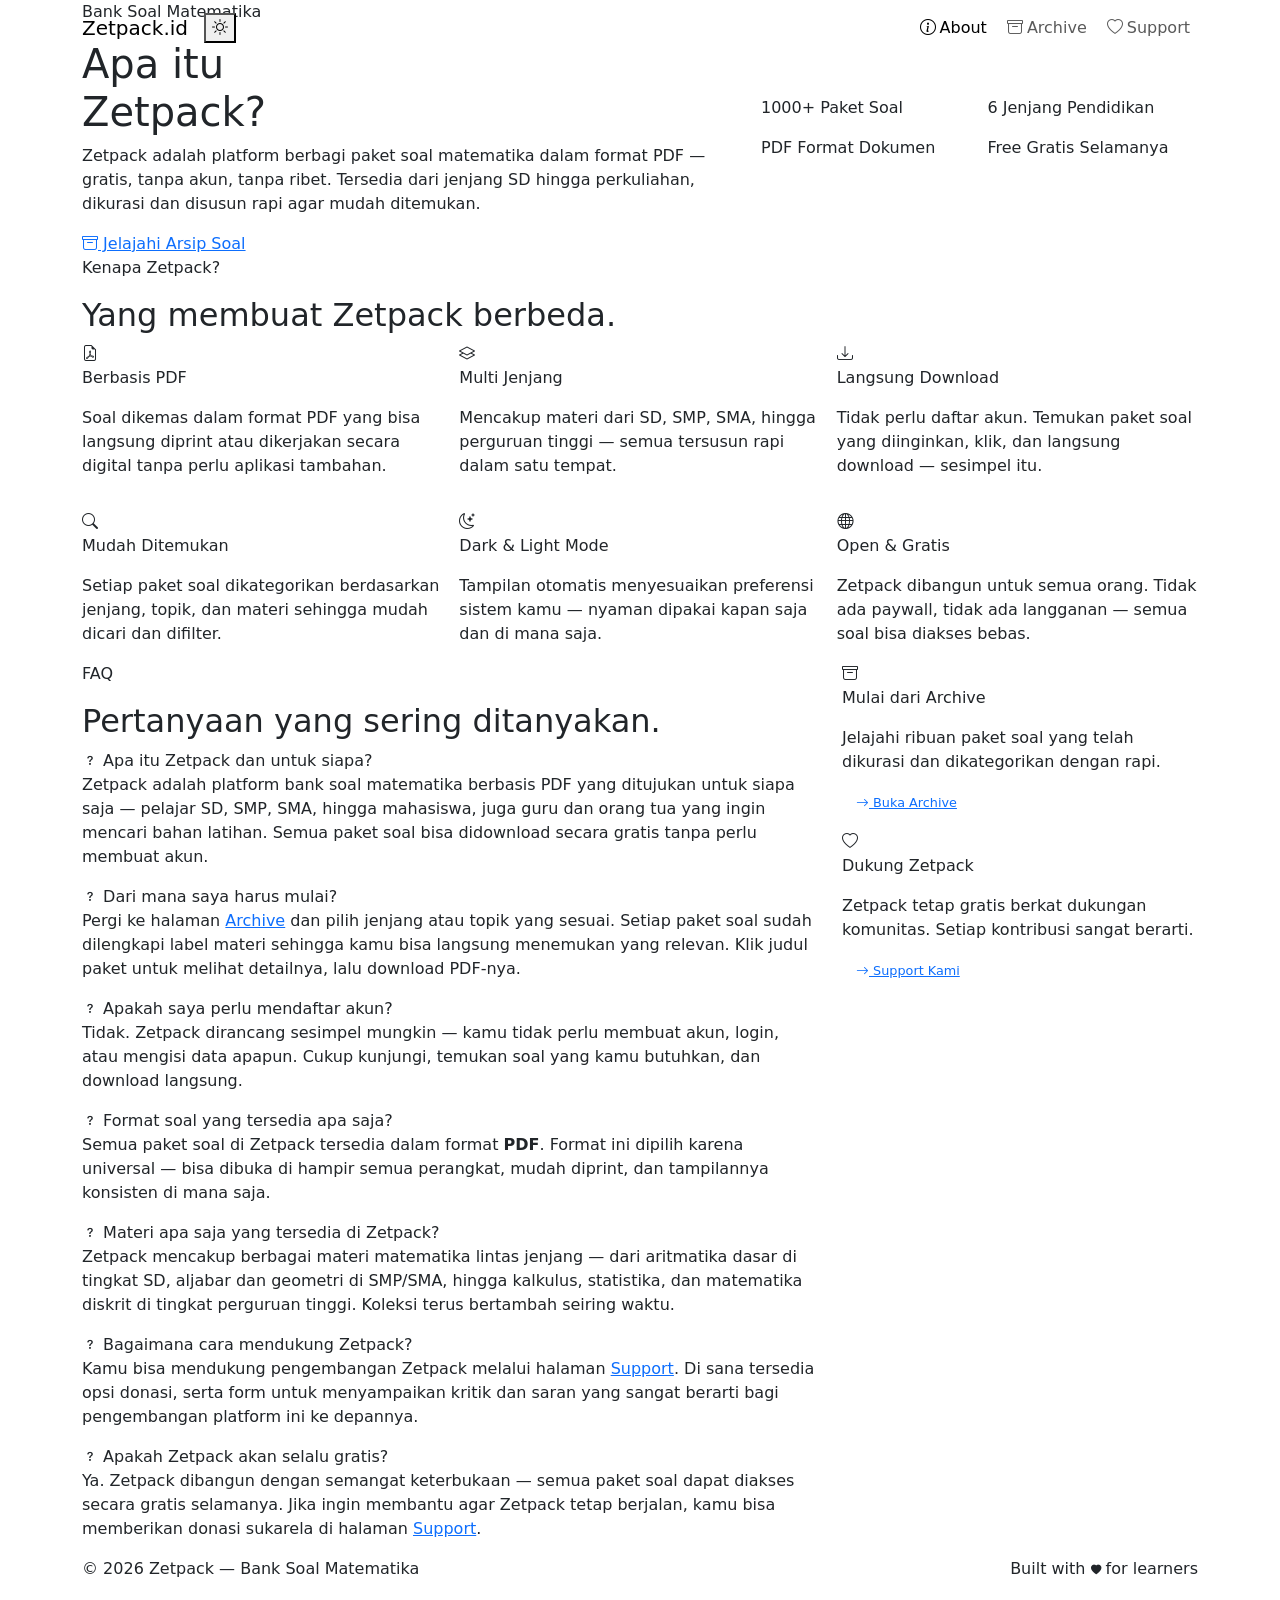
==== index.html @ 51a72e9e "create support page" ====
<!DOCTYPE html>
<html lang="id" data-bs-theme="auto">
<head>
  <meta charset="UTF-8" />
  <meta name="viewport" content="width=device-width, initial-scale=1.0" />
  <title>Zetpack — About</title>

  <!-- Google Fonts -->
  <link rel="preconnect" href="https://fonts.googleapis.com" />
  <link rel="preconnect" href="https://fonts.gstatic.com" crossorigin />
  <link href="https://fonts.googleapis.com/css2?family=Inter:wght@400;500;600&family=JetBrains+Mono:wght@400;600;700&display=swap" rel="stylesheet" />

  <!-- Bootstrap 5 -->
  <link rel="stylesheet" href="lib/bootstrap-5.3.8-dist/css/bootstrap.min.css" />

  <!-- Bootstrap Icons -->
  <link rel="stylesheet" href="assets/icons/bootstrap-icons-1.13.1/bootstrap-icons.min.css" />

  <!-- Global CSS -->
  <link rel="stylesheet" href="css/global.css" />

  <!-- Page CSS -->
  <link rel="stylesheet" href="css/index.css" />
</head>
<body>

  <!-- ════════════════════════════ NAVBAR ════════════════════════════ -->
  <nav class="navbar navbar-expand-md navbar-zetpack fixed-top">
    <div class="container">
      <!-- Brand -->
      <a class="navbar-brand navbar-brand-text" href="index.html">
        Zetpack<span>.id</span>
      </a>

      <div class="d-flex align-items-center gap-2 ms-auto">
        <!-- Theme Toggle -->
        <button class="theme-toggle" id="themeToggle" title="Toggle theme">
          <i class="bi bi-sun" id="themeIcon"></i>
        </button>

        <!-- Hamburger -->
        <button class="navbar-toggler border-0" type="button" data-bs-toggle="collapse" data-bs-target="#navMenu">
          <i class="bi bi-list fs-5" style="color: var(--text-primary);"></i>
        </button>
      </div>

      <!-- Nav Links -->
      <div class="collapse navbar-collapse" id="navMenu">
        <ul class="navbar-nav ms-auto align-items-md-center gap-1">
          <li class="nav-item">
            <a class="nav-link nav-link-zetpack active" href="index.html">
              <i class="bi bi-info-circle me-1"></i>About
            </a>
          </li>
          <li class="nav-item">
            <a class="nav-link nav-link-zetpack" href="archieve.html">
              <i class="bi bi-archive me-1"></i>Archive
            </a>
          </li>
          <li class="nav-item">
            <a class="nav-link nav-link-zetpack" href="support.html">
              <i class="bi bi-heart me-1"></i>Support
            </a>
          </li>
        </ul>
      </div>
    </div>
  </nav>

  <!-- ════════════════════════════ HERO ════════════════════════════ -->
  <section class="hero-section">
    <div class="container">
      <div class="row align-items-center g-5">
        <div class="col-lg-7">
          <p class="hero-eyebrow">Bank Soal Matematika</p>
          <h1 class="hero-title">Apa itu<br/>Zetpack?</h1>
          <p class="hero-desc">
            Zetpack adalah platform berbagi paket soal matematika dalam format PDF — gratis, tanpa akun, tanpa ribet.
            Tersedia dari jenjang SD hingga perkuliahan, dikurasi dan disusun rapi agar mudah ditemukan.
          </p>
          <a href="archieve.html" class="hero-cta">
            <i class="bi bi-archive"></i> Jelajahi Arsip Soal
          </a>
        </div>
        <div class="col-lg-5">
          <div class="row g-3">
            <div class="col-6">
              <div class="hero-stat-box">
                <span class="hero-stat-number">1000+</span>
                <span class="hero-stat-label">Paket Soal</span>
              </div>
            </div>
            <div class="col-6">
              <div class="hero-stat-box">
                <span class="hero-stat-number">6</span>
                <span class="hero-stat-label">Jenjang Pendidikan</span>
              </div>
            </div>
            <div class="col-6">
              <div class="hero-stat-box">
                <span class="hero-stat-number">PDF</span>
                <span class="hero-stat-label">Format Dokumen</span>
              </div>
            </div>
            <div class="col-6">
              <div class="hero-stat-box">
                <span class="hero-stat-number">Free</span>
                <span class="hero-stat-label">Gratis Selamanya</span>
              </div>
            </div>
          </div>
        </div>
      </div>
    </div>
  </section>

  <!-- ════════════════════════════ FEATURES ════════════════════════════ -->
  <section class="feature-section">
    <div class="container">
      <p class="section-label">Kenapa Zetpack?</p>
      <h2 class="section-title">Yang membuat Zetpack berbeda.</h2>
      <div class="row g-3">
        <div class="col-md-4">
          <div class="feature-card">
            <div class="feature-icon"><i class="bi bi-file-earmark-pdf"></i></div>
            <p class="feature-title">Berbasis PDF</p>
            <p class="feature-desc">Soal dikemas dalam format PDF yang bisa langsung diprint atau dikerjakan secara digital tanpa perlu aplikasi tambahan.</p>
          </div>
        </div>
        <div class="col-md-4">
          <div class="feature-card">
            <div class="feature-icon"><i class="bi bi-layers"></i></div>
            <p class="feature-title">Multi Jenjang</p>
            <p class="feature-desc">Mencakup materi dari SD, SMP, SMA, hingga perguruan tinggi — semua tersusun rapi dalam satu tempat.</p>
          </div>
        </div>
        <div class="col-md-4">
          <div class="feature-card">
            <div class="feature-icon"><i class="bi bi-download"></i></div>
            <p class="feature-title">Langsung Download</p>
            <p class="feature-desc">Tidak perlu daftar akun. Temukan paket soal yang diinginkan, klik, dan langsung download — sesimpel itu.</p>
          </div>
        </div>
        <div class="col-md-4">
          <div class="feature-card">
            <div class="feature-icon"><i class="bi bi-search"></i></div>
            <p class="feature-title">Mudah Ditemukan</p>
            <p class="feature-desc">Setiap paket soal dikategorikan berdasarkan jenjang, topik, dan materi sehingga mudah dicari dan difilter.</p>
          </div>
        </div>
        <div class="col-md-4">
          <div class="feature-card">
            <div class="feature-icon"><i class="bi bi-moon-stars"></i></div>
            <p class="feature-title">Dark & Light Mode</p>
            <p class="feature-desc">Tampilan otomatis menyesuaikan preferensi sistem kamu — nyaman dipakai kapan saja dan di mana saja.</p>
          </div>
        </div>
        <div class="col-md-4">
          <div class="feature-card">
            <div class="feature-icon"><i class="bi bi-globe"></i></div>
            <p class="feature-title">Open & Gratis</p>
            <p class="feature-desc">Zetpack dibangun untuk semua orang. Tidak ada paywall, tidak ada langganan — semua soal bisa diakses bebas.</p>
          </div>
        </div>
      </div>
    </div>
  </section>

  <!-- ════════════════════════════ FAQ ════════════════════════════ -->
  <section class="faq-section">
    <div class="container">
      <div class="row">
        <div class="col-lg-8">
          <p class="section-label">FAQ</p>
          <h2 class="section-title">Pertanyaan yang sering ditanyakan.</h2>

          <div class="faq-item">
            <div class="faq-question">
              <span class="faq-icon"><i class="bi bi-question"></i></span>
              Apa itu Zetpack dan untuk siapa?
            </div>
            <p class="faq-answer">
              Zetpack adalah platform bank soal matematika berbasis PDF yang ditujukan untuk siapa saja — pelajar SD, SMP, SMA, hingga mahasiswa, juga guru dan orang tua yang ingin mencari bahan latihan. Semua paket soal bisa didownload secara gratis tanpa perlu membuat akun.
            </p>
          </div>

          <div class="faq-item">
            <div class="faq-question">
              <span class="faq-icon"><i class="bi bi-question"></i></span>
              Dari mana saya harus mulai?
            </div>
            <p class="faq-answer">
              Pergi ke halaman <a href="archieve.html">Archive</a> dan pilih jenjang atau topik yang sesuai. Setiap paket soal sudah dilengkapi label materi sehingga kamu bisa langsung menemukan yang relevan. Klik judul paket untuk melihat detailnya, lalu download PDF-nya.
            </p>
          </div>

          <div class="faq-item">
            <div class="faq-question">
              <span class="faq-icon"><i class="bi bi-question"></i></span>
              Apakah saya perlu mendaftar akun?
            </div>
            <p class="faq-answer">
              Tidak. Zetpack dirancang sesimpel mungkin — kamu tidak perlu membuat akun, login, atau mengisi data apapun. Cukup kunjungi, temukan soal yang kamu butuhkan, dan download langsung.
            </p>
          </div>

          <div class="faq-item">
            <div class="faq-question">
              <span class="faq-icon"><i class="bi bi-question"></i></span>
              Format soal yang tersedia apa saja?
            </div>
            <p class="faq-answer">
              Semua paket soal di Zetpack tersedia dalam format <strong>PDF</strong>. Format ini dipilih karena universal — bisa dibuka di hampir semua perangkat, mudah diprint, dan tampilannya konsisten di mana saja.
            </p>
          </div>

          <div class="faq-item">
            <div class="faq-question">
              <span class="faq-icon"><i class="bi bi-question"></i></span>
              Materi apa saja yang tersedia di Zetpack?
            </div>
            <p class="faq-answer">
              Zetpack mencakup berbagai materi matematika lintas jenjang — dari aritmatika dasar di tingkat SD, aljabar dan geometri di SMP/SMA, hingga kalkulus, statistika, dan matematika diskrit di tingkat perguruan tinggi. Koleksi terus bertambah seiring waktu.
            </p>
          </div>

          <div class="faq-item">
            <div class="faq-question">
              <span class="faq-icon"><i class="bi bi-question"></i></span>
              Bagaimana cara mendukung Zetpack?
            </div>
            <p class="faq-answer">
              Kamu bisa mendukung pengembangan Zetpack melalui halaman <a href="support.html">Support</a>. Di sana tersedia opsi donasi, serta form untuk menyampaikan kritik dan saran yang sangat berarti bagi pengembangan platform ini ke depannya.
            </p>
          </div>

          <div class="faq-item">
            <div class="faq-question">
              <span class="faq-icon"><i class="bi bi-question"></i></span>
              Apakah Zetpack akan selalu gratis?
            </div>
            <p class="faq-answer">
              Ya. Zetpack dibangun dengan semangat keterbukaan — semua paket soal dapat diakses secara gratis selamanya. Jika ingin membantu agar Zetpack tetap berjalan, kamu bisa memberikan donasi sukarela di halaman <a href="support.html">Support</a>.
            </p>
          </div>

        </div>

        <!-- Sidebar -->
        <div class="col-lg-4 d-none d-lg-block">
          <div class="faq-sidebar">
            <div class="feature-card" style="margin-bottom: 16px;">
              <div class="feature-icon"><i class="bi bi-archive"></i></div>
              <p class="feature-title">Mulai dari Archive</p>
              <p class="feature-desc" style="margin-bottom: 16px;">Jelajahi ribuan paket soal yang telah dikurasi dan dikategorikan dengan rapi.</p>
              <a href="archieve.html" class="hero-cta" style="margin-top: 0; font-size: 0.8rem; padding: 8px 14px;">
                <i class="bi bi-arrow-right"></i> Buka Archive
              </a>
            </div>
            <div class="feature-card">
              <div class="feature-icon"><i class="bi bi-heart"></i></div>
              <p class="feature-title">Dukung Zetpack</p>
              <p class="feature-desc" style="margin-bottom: 16px;">Zetpack tetap gratis berkat dukungan komunitas. Setiap kontribusi sangat berarti.</p>
              <a href="support.html" class="hero-cta" style="margin-top: 0; font-size: 0.8rem; padding: 8px 14px;">
                <i class="bi bi-arrow-right"></i> Support Kami
              </a>
            </div>
          </div>
        </div>

      </div>
    </div>
  </section>

  <!-- ════════════════════════════ FOOTER ════════════════════════════ -->
  <footer class="footer-zetpack">
    <div class="container d-flex flex-column flex-md-row justify-content-between align-items-center gap-2">
      <p class="footer-text mb-0">© 2026 Zetpack — Bank Soal Matematika</p>
      <p class="footer-text mb-0">Built with <i class="bi bi-heart-fill" style="font-size: 0.65rem;"></i> for learners</p>
    </div>
  </footer>

  <!-- Bootstrap JS -->
  <script src="lib/bootstrap-5.3.8-dist/js/bootstrap.bundle.min.js"></script>
  <!-- jQuery -->
  <script src="lib/jquery/jquery-4.0.0.min.js"></script>
  <!-- Page JS -->
  <script src="js/index.js"></script>

</body>
</html>
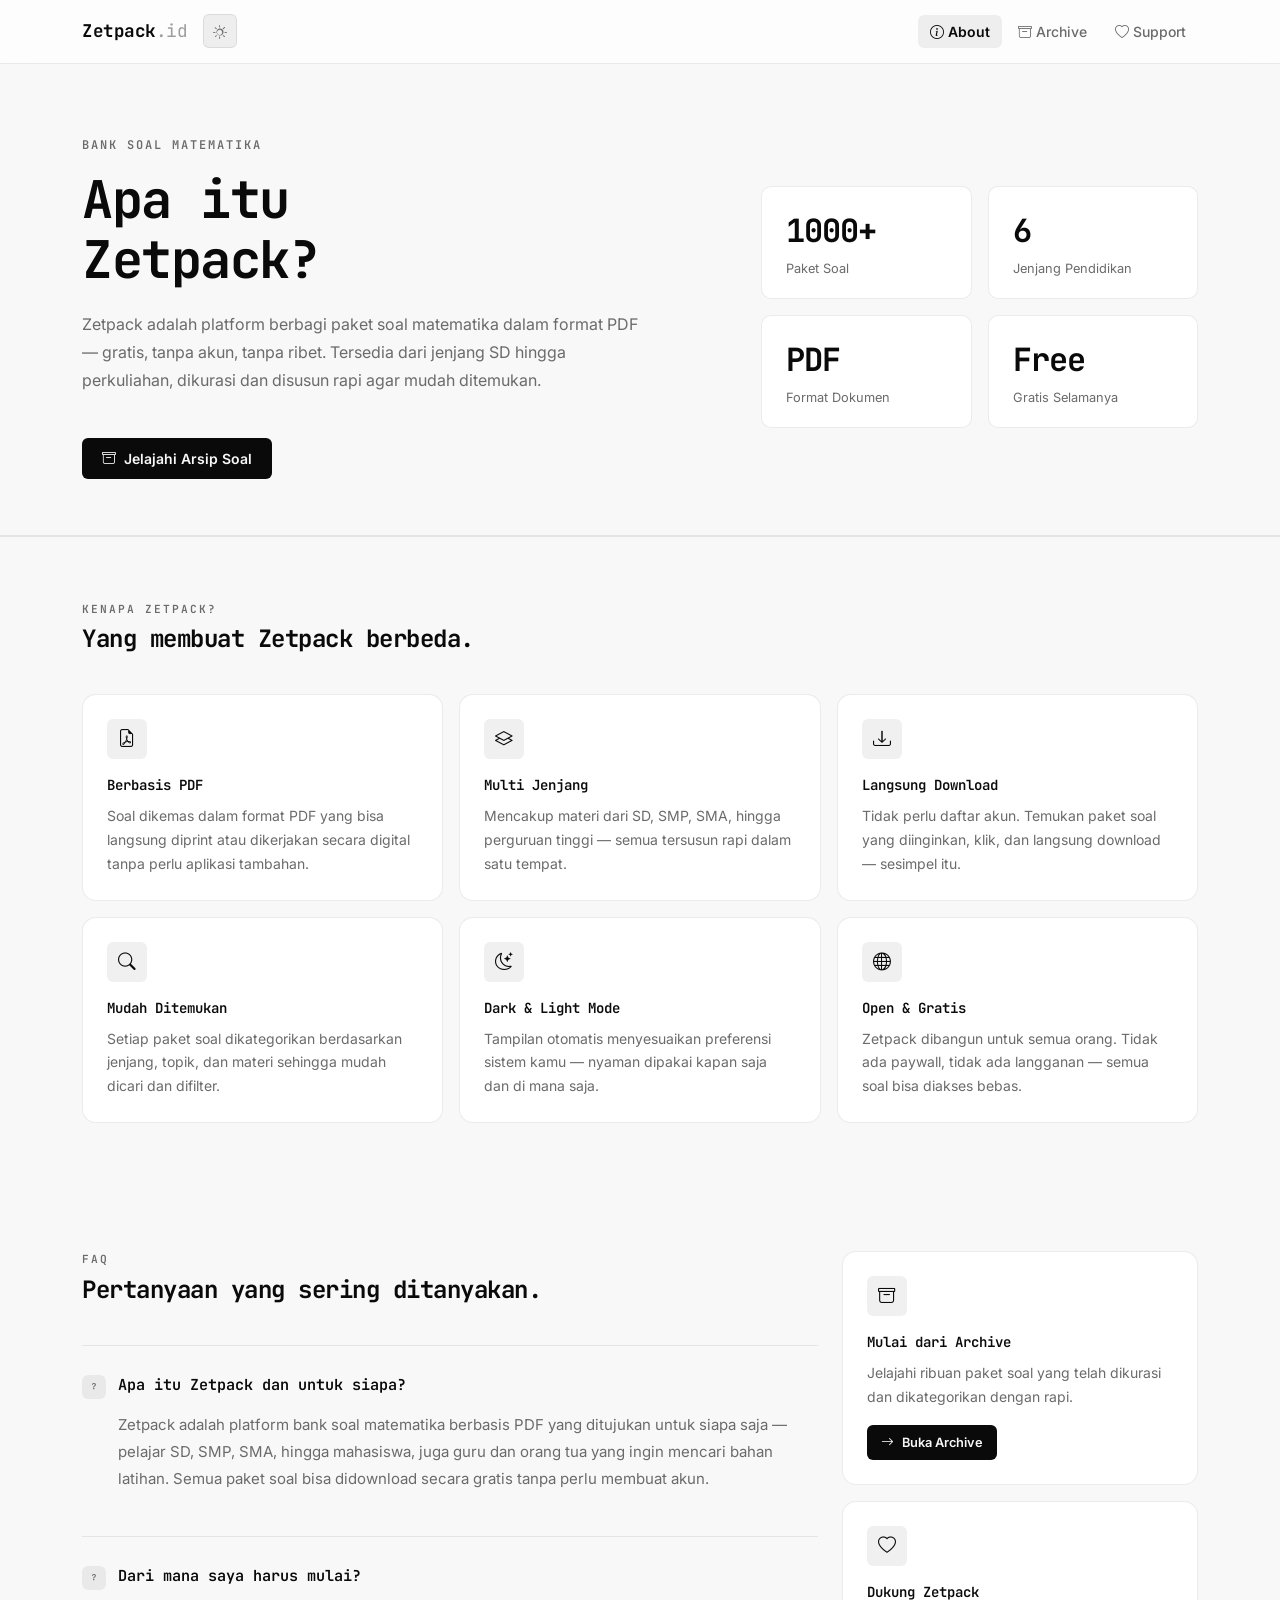
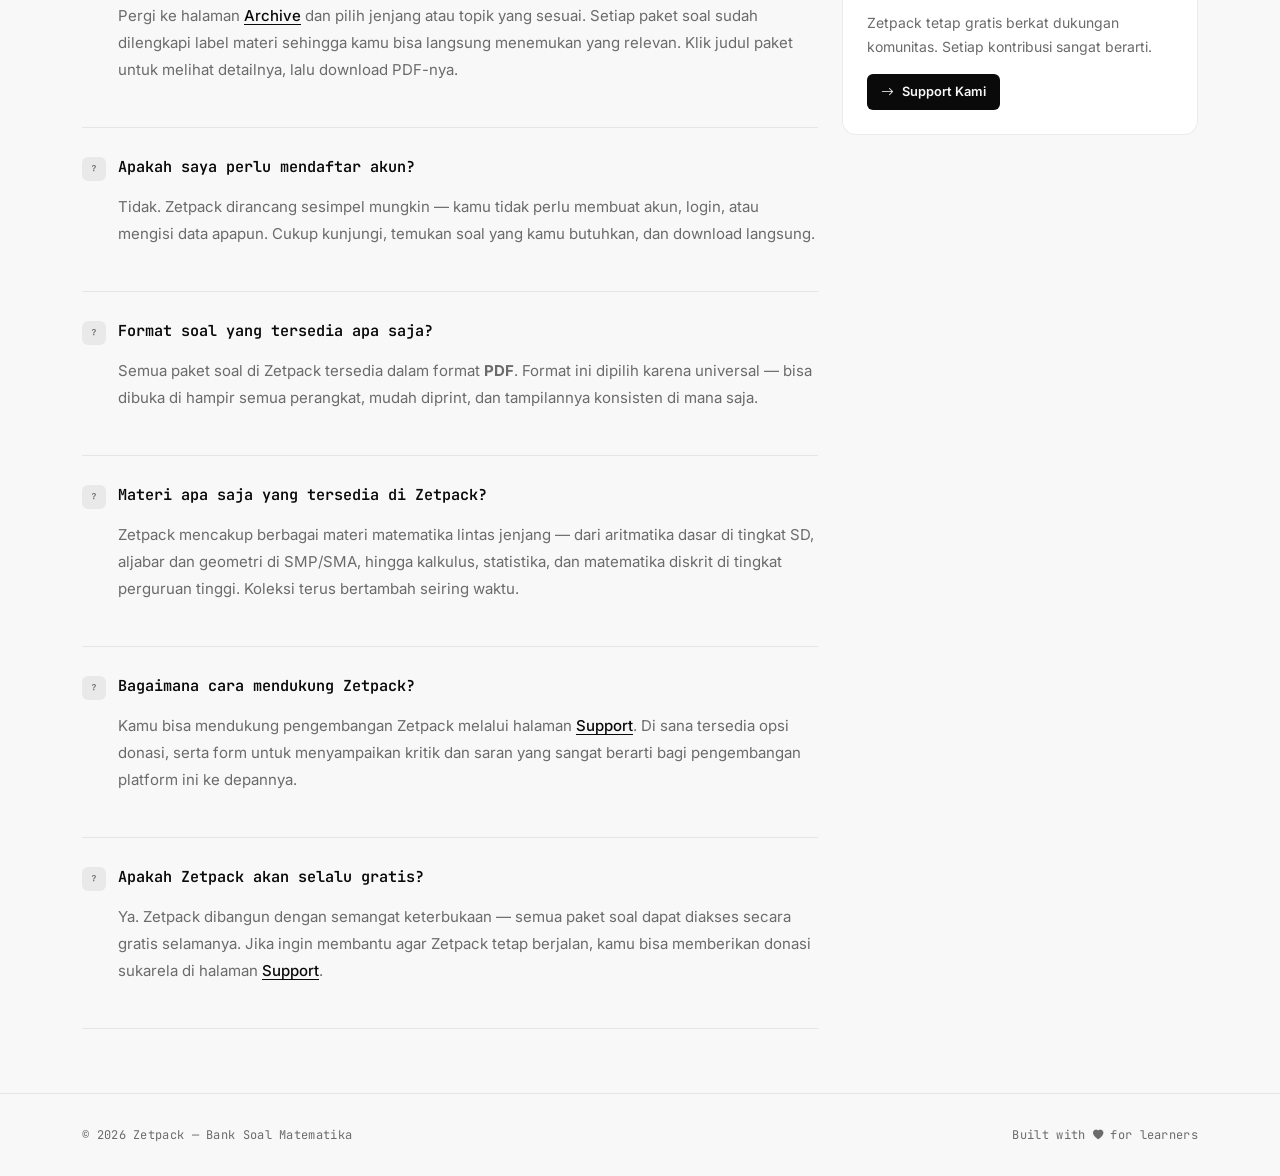
==== commit 088e4c5b: "fix typo" ====
--- a/index.html
+++ b/index.html
@@ -53,7 +53,7 @@
             </a>
           </li>
           <li class="nav-item">
-            <a class="nav-link nav-link-zetpack" href="archieve.html">
+            <a class="nav-link nav-link-zetpack" href="archive.html">
               <i class="bi bi-archive me-1"></i>Archive
             </a>
           </li>
--- a/css/global.css
+++ b/css/global.css
@@ -0,0 +1,224 @@
+/* ============================================================
+   global.css — Zetpack
+   Berlaku untuk semua halaman
+   ============================================================ */
+
+/* ── Google Fonts diload via HTML, variabel font didefinisikan di sini ── */
+:root {
+  --font-heading: 'JetBrains Mono', monospace;
+  --font-body: 'Inter', sans-serif;
+  --radius-sm: 6px;
+  --radius-md: 10px;
+  --radius-lg: 14px;
+  --blur-amount: 18px;
+  --navbar-height: 64px;
+}
+
+/* ── Color Tokens: Light ── */
+[data-bs-theme="light"] {
+  --glass-bg: rgba(255, 255, 255, 0.65);
+  --glass-border: rgba(0, 0, 0, 0.08);
+  --surface: #f8f8f8;
+  --surface-2: #ffffff;
+  --text-primary: #0a0a0a;
+  --text-muted: #6b6b6b;
+  --divider: rgba(0, 0, 0, 0.08);
+  --accent: #0a0a0a;
+  --accent-subtle: rgba(0, 0, 0, 0.06);
+}
+
+/* ── Color Tokens: Dark ── */
+[data-bs-theme="dark"] {
+  --glass-bg: rgba(18, 18, 18, 0.70);
+  --glass-border: rgba(255, 255, 255, 0.08);
+  --surface: #111111;
+  --surface-2: #1a1a1a;
+  --text-primary: #f0f0f0;
+  --text-muted: #888888;
+  --divider: rgba(255, 255, 255, 0.08);
+  --accent: #f0f0f0;
+  --accent-subtle: rgba(255, 255, 255, 0.06);
+}
+
+/* ── Base Reset ── */
+*, *::before, *::after { box-sizing: border-box; }
+
+html { scroll-behavior: smooth; }
+
+body {
+  font-family: var(--font-body);
+  background-color: var(--surface);
+  color: var(--text-primary);
+  transition: background-color 0.3s, color 0.3s;
+  padding-top: var(--navbar-height);
+}
+
+h1, h2, h3, h4, h5, h6 {
+  font-family: var(--font-heading);
+}
+
+/* ── Scrollbar ── */
+::-webkit-scrollbar { width: 5px; }
+::-webkit-scrollbar-track { background: transparent; }
+::-webkit-scrollbar-thumb { background: var(--divider); border-radius: 99px; }
+
+/* ── Navbar ── */
+.navbar-zetpack {
+  height: var(--navbar-height);
+  background: var(--glass-bg);
+  backdrop-filter: blur(var(--blur-amount));
+  -webkit-backdrop-filter: blur(var(--blur-amount));
+  border-bottom: 1px solid var(--glass-border);
+  transition: background 0.3s, border-color 0.3s;
+}
+
+.navbar-brand-text {
+  font-family: var(--font-heading);
+  font-weight: 700;
+  font-size: 1.1rem;
+  letter-spacing: -0.5px;
+  color: var(--text-primary) !important;
+}
+
+.navbar-brand-text span {
+  opacity: 0.4;
+  font-weight: 400;
+}
+
+.nav-link-zetpack {
+  font-family: var(--font-body);
+  font-size: 0.875rem;
+  font-weight: 500;
+  color: var(--text-muted) !important;
+  padding: 6px 12px !important;
+  border-radius: var(--radius-sm);
+  transition: color 0.2s, background 0.2s;
+}
+
+.nav-link-zetpack:hover,
+.nav-link-zetpack.active {
+  color: var(--text-primary) !important;
+  background: var(--accent-subtle);
+}
+
+.nav-link-zetpack.active {
+  font-weight: 600;
+}
+
+.navbar-toggler {
+  border: 1px solid var(--glass-border);
+  border-radius: var(--radius-sm);
+  padding: 5px 9px;
+}
+.navbar-toggler:focus { box-shadow: none; }
+
+/* Mobile menu glass */
+.navbar-collapse.show,
+.navbar-collapse.collapsing {
+  background: var(--glass-bg);
+  backdrop-filter: blur(var(--blur-amount));
+  -webkit-backdrop-filter: blur(var(--blur-amount));
+  border: 1px solid var(--glass-border);
+  border-radius: var(--radius-md);
+  margin-top: 8px;
+  padding: 8px 12px;
+}
+
+/* ── Theme Toggle Button ── */
+.theme-toggle {
+  width: 34px;
+  height: 34px;
+  background: var(--accent-subtle);
+  border: 1px solid var(--glass-border);
+  border-radius: var(--radius-sm);
+  display: flex;
+  align-items: center;
+  justify-content: center;
+  cursor: pointer;
+  color: var(--text-muted);
+  font-size: 0.875rem;
+  transition: background 0.2s, color 0.2s;
+  flex-shrink: 0;
+}
+
+.theme-toggle:hover {
+  background: var(--accent);
+  color: var(--surface);
+  border-color: transparent;
+}
+
+/* ── Footer ── */
+.footer-zetpack {
+  border-top: 1px solid var(--divider);
+  padding: 32px 0;
+}
+
+.footer-text {
+  font-family: var(--font-heading);
+  font-size: 0.75rem;
+  color: var(--text-muted);
+  letter-spacing: 0.3px;
+}
+
+/* ── Shared Section Label (dipakai di beberapa halaman) ── */
+.section-label {
+  font-family: var(--font-heading);
+  font-size: 0.7rem;
+  font-weight: 600;
+  letter-spacing: 2px;
+  text-transform: uppercase;
+  color: var(--text-muted);
+  margin-bottom: 8px;
+}
+
+.section-title {
+  font-family: var(--font-heading);
+  font-size: 1.5rem;
+  font-weight: 700;
+  letter-spacing: -0.5px;
+  color: var(--text-primary);
+  margin-bottom: 40px;
+}
+
+/* ── Shared Feature Card (dipakai di beberapa halaman) ── */
+.feature-card {
+  padding: 24px;
+  background: var(--surface-2);
+  border: 1px solid var(--divider);
+  border-radius: var(--radius-lg);
+  height: 100%;
+  transition: border-color 0.2s, transform 0.2s;
+}
+
+.feature-card:hover {
+  border-color: var(--text-muted);
+  transform: translateY(-2px);
+}
+
+.feature-icon {
+  width: 40px;
+  height: 40px;
+  background: var(--accent-subtle);
+  border-radius: var(--radius-sm);
+  display: flex;
+  align-items: center;
+  justify-content: center;
+  font-size: 1.1rem;
+  color: var(--text-primary);
+  margin-bottom: 16px;
+}
+
+.feature-title {
+  font-family: var(--font-heading);
+  font-size: 0.875rem;
+  font-weight: 600;
+  color: var(--text-primary);
+  margin-bottom: 8px;
+}
+
+.feature-desc {
+  font-size: 0.875rem;
+  line-height: 1.7;
+  color: var(--text-muted);
+  margin: 0;
+}
--- a/css/index.css
+++ b/css/index.css
@@ -0,0 +1,150 @@
+/* ============================================================
+   index.css — Zetpack
+   Styling khusus halaman About (index.html)
+   ============================================================ */
+
+/* ── Hero Section ── */
+.hero-section {
+  padding: 72px 0 56px;
+  border-bottom: 1px solid var(--divider);
+}
+
+.hero-eyebrow {
+  font-family: var(--font-heading);
+  font-size: 0.75rem;
+  font-weight: 600;
+  letter-spacing: 2px;
+  text-transform: uppercase;
+  color: var(--text-muted);
+  margin-bottom: 16px;
+}
+
+.hero-title {
+  font-family: var(--font-heading);
+  font-size: clamp(2rem, 5vw, 3.25rem);
+  font-weight: 700;
+  line-height: 1.15;
+  letter-spacing: -1.5px;
+  color: var(--text-primary);
+  margin-bottom: 20px;
+}
+
+.hero-desc {
+  font-size: 1rem;
+  line-height: 1.75;
+  color: var(--text-muted);
+  max-width: 560px;
+}
+
+.hero-cta {
+  display: inline-flex;
+  align-items: center;
+  gap: 8px;
+  margin-top: 28px;
+  padding: 10px 20px;
+  background: var(--accent);
+  color: var(--surface) !important;
+  font-family: var(--font-body);
+  font-weight: 600;
+  font-size: 0.875rem;
+  border-radius: var(--radius-sm);
+  text-decoration: none;
+  transition: opacity 0.2s;
+}
+
+.hero-cta:hover { opacity: 0.85; }
+
+.hero-stat-box {
+  display: flex;
+  flex-direction: column;
+  gap: 4px;
+  padding: 20px 24px;
+  background: var(--surface-2);
+  border: 1px solid var(--divider);
+  border-radius: var(--radius-md);
+}
+
+.hero-stat-number {
+  font-family: var(--font-heading);
+  font-size: 2rem;
+  font-weight: 700;
+  letter-spacing: -1px;
+  color: var(--text-primary);
+}
+
+.hero-stat-label {
+  font-size: 0.8rem;
+  color: var(--text-muted);
+}
+
+/* ── Feature Section ── */
+.feature-section {
+  padding: 64px 0;
+  border-top: 1px solid var(--divider);
+}
+
+/* ── FAQ Section ── */
+.faq-section {
+  padding: 64px 0;
+}
+
+.faq-item {
+  padding: 28px 0;
+  border-bottom: 1px solid var(--divider);
+}
+
+.faq-item:first-of-type {
+  border-top: 1px solid var(--divider);
+}
+
+.faq-question {
+  font-family: var(--font-heading);
+  font-size: 0.95rem;
+  font-weight: 600;
+  color: var(--text-primary);
+  margin-bottom: 12px;
+  display: flex;
+  align-items: flex-start;
+  gap: 12px;
+  cursor: pointer;
+  user-select: none;
+}
+
+.faq-question .faq-icon {
+  flex-shrink: 0;
+  width: 24px;
+  height: 24px;
+  background: var(--accent-subtle);
+  border-radius: var(--radius-sm);
+  display: flex;
+  align-items: center;
+  justify-content: center;
+  font-size: 0.75rem;
+  color: var(--text-muted);
+  margin-top: 1px;
+  transition: background 0.2s;
+}
+
+.faq-item:hover .faq-icon {
+  background: var(--accent);
+  color: var(--surface);
+}
+
+.faq-answer {
+  font-size: 0.9375rem;
+  line-height: 1.8;
+  color: var(--text-muted);
+  padding-left: 36px;
+}
+
+.faq-answer a {
+  color: var(--text-primary);
+  font-weight: 500;
+  text-underline-offset: 3px;
+}
+
+/* ── FAQ Sidebar sticky ── */
+.faq-sidebar {
+  position: sticky;
+  top: calc(var(--navbar-height) + 24px);
+}
